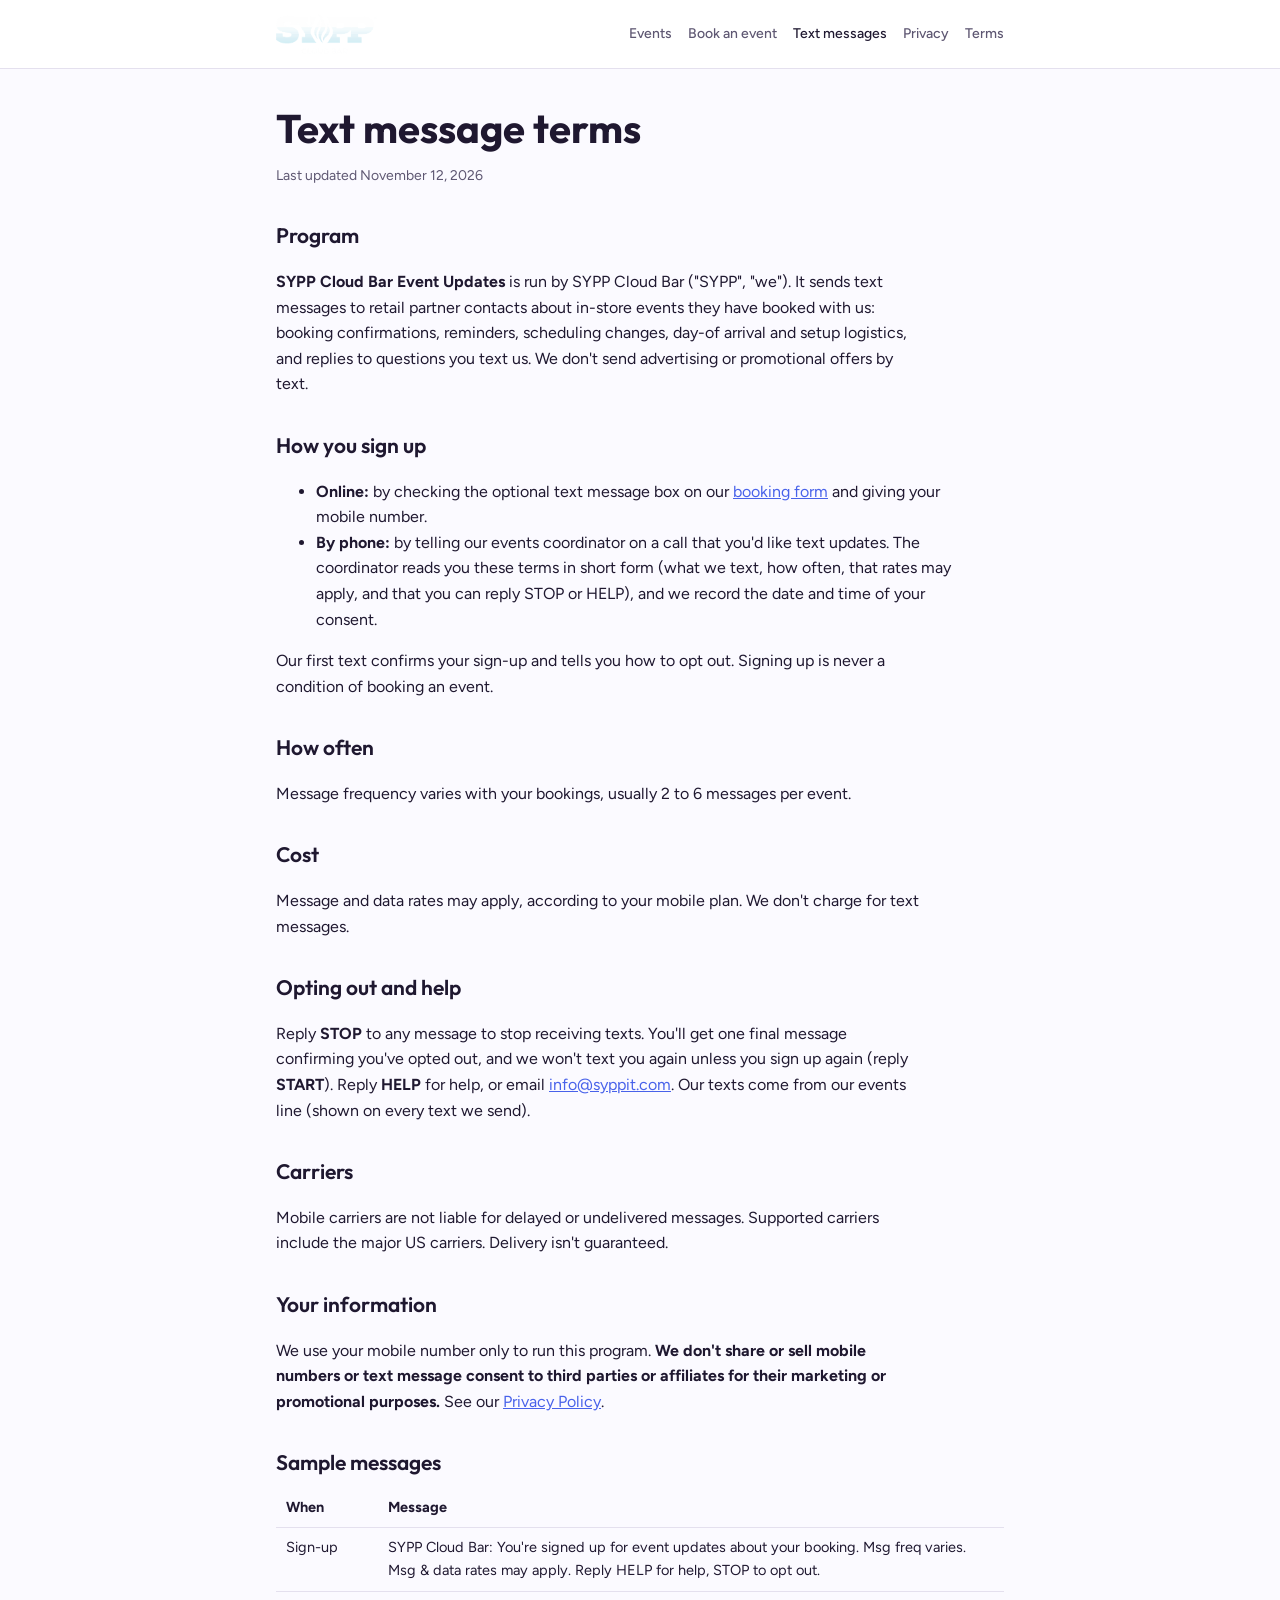
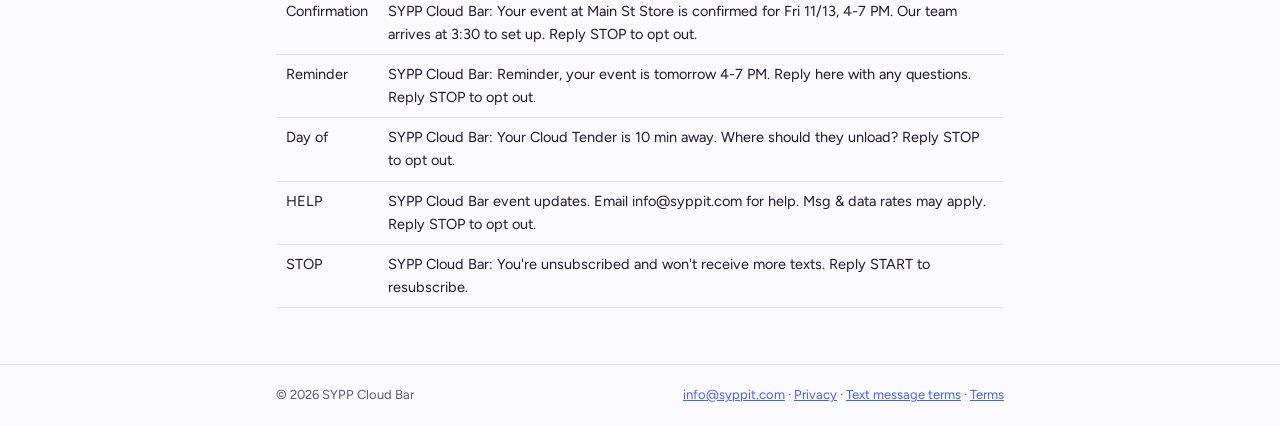
==== sms-terms.html @ 9c2003b8 "events.syppit.com site" ====
<!doctype html>
<html lang="en"><head><meta charset="utf-8"><meta name="viewport" content="width=device-width,initial-scale=1,viewport-fit=cover">
<title>Text Message Terms</title>
<meta name="description" content="SYPP Cloud Bar in-store events for retail partners in New York.">
<link rel="preconnect" href="https://fonts.googleapis.com">
<link rel="stylesheet" href="https://fonts.googleapis.com/css2?family=Outfit:wght@600;700&family=Figtree:wght@400;500;600&display=swap">
<link rel="stylesheet" href="assets/site.css"><link rel="icon" href="assets/sypp-logo.png">
</head><body>
<header class="top"><div class="wrap"><a href="index.html"><img src="assets/sypp-logo.png" alt="SYPP Cloud Bar" width="101" height="40"></a><nav class="links"><a href="index.html">Events</a><a href="book.html">Book an event</a><a href="sms-terms.html" aria-current="page">Text messages</a><a href="privacy.html">Privacy</a><a href="terms.html">Terms</a></nav></div></header>
<main><div class="wrap">
<h1>Text message terms</h1>
<p class="updated">Last updated November 12, 2026</p>

<h2>Program</h2>
<p><strong>SYPP Cloud Bar Event Updates</strong> is run by SYPP Cloud Bar ("SYPP", "we"). It sends text messages to retail partner contacts about in-store events they have booked with us: booking confirmations, reminders, scheduling changes, day-of arrival and setup logistics, and replies to questions you text us. We don't send advertising or promotional offers by text.</p>

<h2>How you sign up</h2>
<ul>
  <li><strong>Online:</strong> by checking the optional text message box on our <a href="book.html">booking form</a> and giving your mobile number.</li>
  <li><strong>By phone:</strong> by telling our events coordinator on a call that you'd like text updates. The coordinator reads you these terms in short form (what we text, how often, that rates may apply, and that you can reply STOP or HELP), and we record the date and time of your consent.</li>
</ul>
<p>Our first text confirms your sign-up and tells you how to opt out. Signing up is never a condition of booking an event.</p>

<h2>How often</h2>
<p>Message frequency varies with your bookings, usually 2 to 6 messages per event.</p>

<h2>Cost</h2>
<p>Message and data rates may apply, according to your mobile plan. We don't charge for text messages.</p>

<h2>Opting out and help</h2>
<p>Reply <strong>STOP</strong> to any message to stop receiving texts. You'll get one final message confirming you've opted out, and we won't text you again unless you sign up again (reply <strong>START</strong>). Reply <strong>HELP</strong> for help, or email <a href="mailto:info@syppit.com">info@syppit.com</a>. Our texts come from our events line (shown on every text we send).</p>

<h2>Carriers</h2>
<p>Mobile carriers are not liable for delayed or undelivered messages. Supported carriers include the major US carriers. Delivery isn't guaranteed.</p>

<h2>Your information</h2>
<p>We use your mobile number only to run this program. <strong>We don't share or sell mobile numbers or text message consent to third parties or affiliates for their marketing or promotional purposes.</strong> See our <a href="privacy.html">Privacy Policy</a>.</p>

<h2>Sample messages</h2>
<div class="tbl"><table>
<tr><th>When</th><th>Message</th></tr>
<tr><td>Sign-up</td><td>SYPP Cloud Bar: You're signed up for event updates about your booking. Msg freq varies. Msg &amp; data rates may apply. Reply HELP for help, STOP to opt out.</td></tr>
<tr><td>Confirmation</td><td>SYPP Cloud Bar: Your event at Main St Store is confirmed for Fri 11/13, 4-7 PM. Our team arrives at 3:30 to set up. Reply STOP to opt out.</td></tr>
<tr><td>Reminder</td><td>SYPP Cloud Bar: Reminder, your event is tomorrow 4-7 PM. Reply here with any questions. Reply STOP to opt out.</td></tr>
<tr><td>Day of</td><td>SYPP Cloud Bar: Your Cloud Tender is 10 min away. Where should they unload? Reply STOP to opt out.</td></tr>
<tr><td>HELP</td><td>SYPP Cloud Bar event updates. Email info@syppit.com for help. Msg &amp; data rates may apply. Reply STOP to opt out.</td></tr>
<tr><td>STOP</td><td>SYPP Cloud Bar: You're unsubscribed and won't receive more texts. Reply START to resubscribe.</td></tr>
</table></div>

</div></main>
<footer><div class="wrap"><span>&copy; 2026 SYPP Cloud Bar</span><span><a href="mailto:info@syppit.com">info@syppit.com</a> · <a href="privacy.html">Privacy</a> · <a href="sms-terms.html">Text message terms</a> · <a href="terms.html">Terms</a></span></div></footer>
</body></html>
---- assets/site.css ----
/* SYPP Cloud Bar events site. Palette pulled from syppit.com: purple, coral, sky. */
:root{
  --bg:#fbfaff; --panel:#ffffff; --ink:#1f1830; --muted:#5e5772; --line:#e4e0ee;
  --purple:#855fa4; --coral:#fb4848; --sky:#c7f5fa; --blue:#4862ea;
  --display:"Outfit",ui-sans-serif,system-ui,sans-serif;
  --body:"Figtree",ui-sans-serif,system-ui,sans-serif;
}
@media (prefers-color-scheme:dark){:root{
  --bg:#15111d; --panel:#1e1829; --ink:#f0ecf8; --muted:#b2aac6; --line:#352c45;
  --purple:#b994d8; --coral:#ff7a7a; --sky:#1d3a3e; --blue:#8b9cff; color-scheme:dark}}
*{box-sizing:border-box}
html{-webkit-text-size-adjust:100%}
body{margin:0;background:var(--bg);color:var(--ink);font-family:var(--body);font-size:16px;line-height:1.6}
a{color:var(--blue)}
a:focus-visible,button:focus-visible,input:focus-visible,select:focus-visible,textarea:focus-visible{outline:2px solid var(--purple);outline-offset:2px}
.wrap{max-width:760px;margin:0 auto;padding-inline:max(16px,env(safe-area-inset-left,0px)) max(16px,env(safe-area-inset-right,0px))}
header.top{border-bottom:1px solid var(--line);background:var(--panel)}
header.top .wrap{display:flex;align-items:center;justify-content:space-between;gap:16px;padding-block:14px;flex-wrap:wrap}
header.top img{height:40px;width:auto;display:block}
@media (prefers-color-scheme:dark){header.top img{background:#fff;border-radius:8px;padding:4px 8px}}
nav.links{display:flex;gap:16px;flex-wrap:wrap;font-size:14px}
nav.links a{color:var(--muted);text-decoration:none;font-weight:500}
nav.links a[aria-current="page"]{color:var(--ink)}
main{padding-block:36px 56px}
h1{font-family:var(--display);font-weight:700;font-size:clamp(28px,5vw,40px);line-height:1.15;margin:0 0 12px;text-wrap:balance}
h2{font-family:var(--display);font-weight:600;font-size:21px;margin:32px 0 8px}
h3{font-family:var(--display);font-weight:600;font-size:17px;margin:22px 0 6px}
p,li{max-width:65ch}
.lede{font-size:18px;color:var(--muted)}
.updated{color:var(--muted);font-size:14px}
.band{background:var(--sky);border-radius:14px;padding:18px 20px;margin:24px 0}
.cta{display:inline-block;background:var(--coral);color:#fff;text-decoration:none;font-weight:600;border-radius:10px;padding:11px 20px;border:0;font:inherit;font-weight:600;cursor:pointer}
.cta:disabled{opacity:.5;cursor:not-allowed}
form.book{display:grid;grid-template-columns:1fr 1fr;gap:14px;margin-top:20px}
form.book label{display:flex;flex-direction:column;gap:4px;font-size:14px;font-weight:600}
form.book .full{grid-column:1/-1}
input,select,textarea{font:inherit;font-weight:400;color:var(--ink);background:var(--panel);border:1px solid var(--line);border-radius:9px;padding:9px 11px;width:100%}
textarea{min-height:90px}
.consent{grid-column:1/-1;display:flex!important;flex-direction:row!important;gap:10px;align-items:flex-start;background:var(--panel);border:1px solid var(--line);border-radius:10px;padding:12px 14px;font-weight:400!important;font-size:13.5px!important;line-height:1.5}
.consent input{width:18px;height:18px;margin-top:2px;flex:none}
.note{font-size:13px;color:var(--muted)}
.msg{grid-column:1/-1;border-radius:10px;padding:12px 14px;background:var(--sky)}
table{border-collapse:collapse;width:100%;font-size:14.5px}
.tbl{overflow-x:auto}
th,td{text-align:left;padding:8px 10px;border-bottom:1px solid var(--line);vertical-align:top}
footer{border-top:1px solid var(--line);padding-block:20px;font-size:13px;color:var(--muted)}
footer .wrap{display:flex;gap:16px;flex-wrap:wrap;justify-content:space-between}
@media (max-width:560px){form.book{grid-template-columns:1fr}}
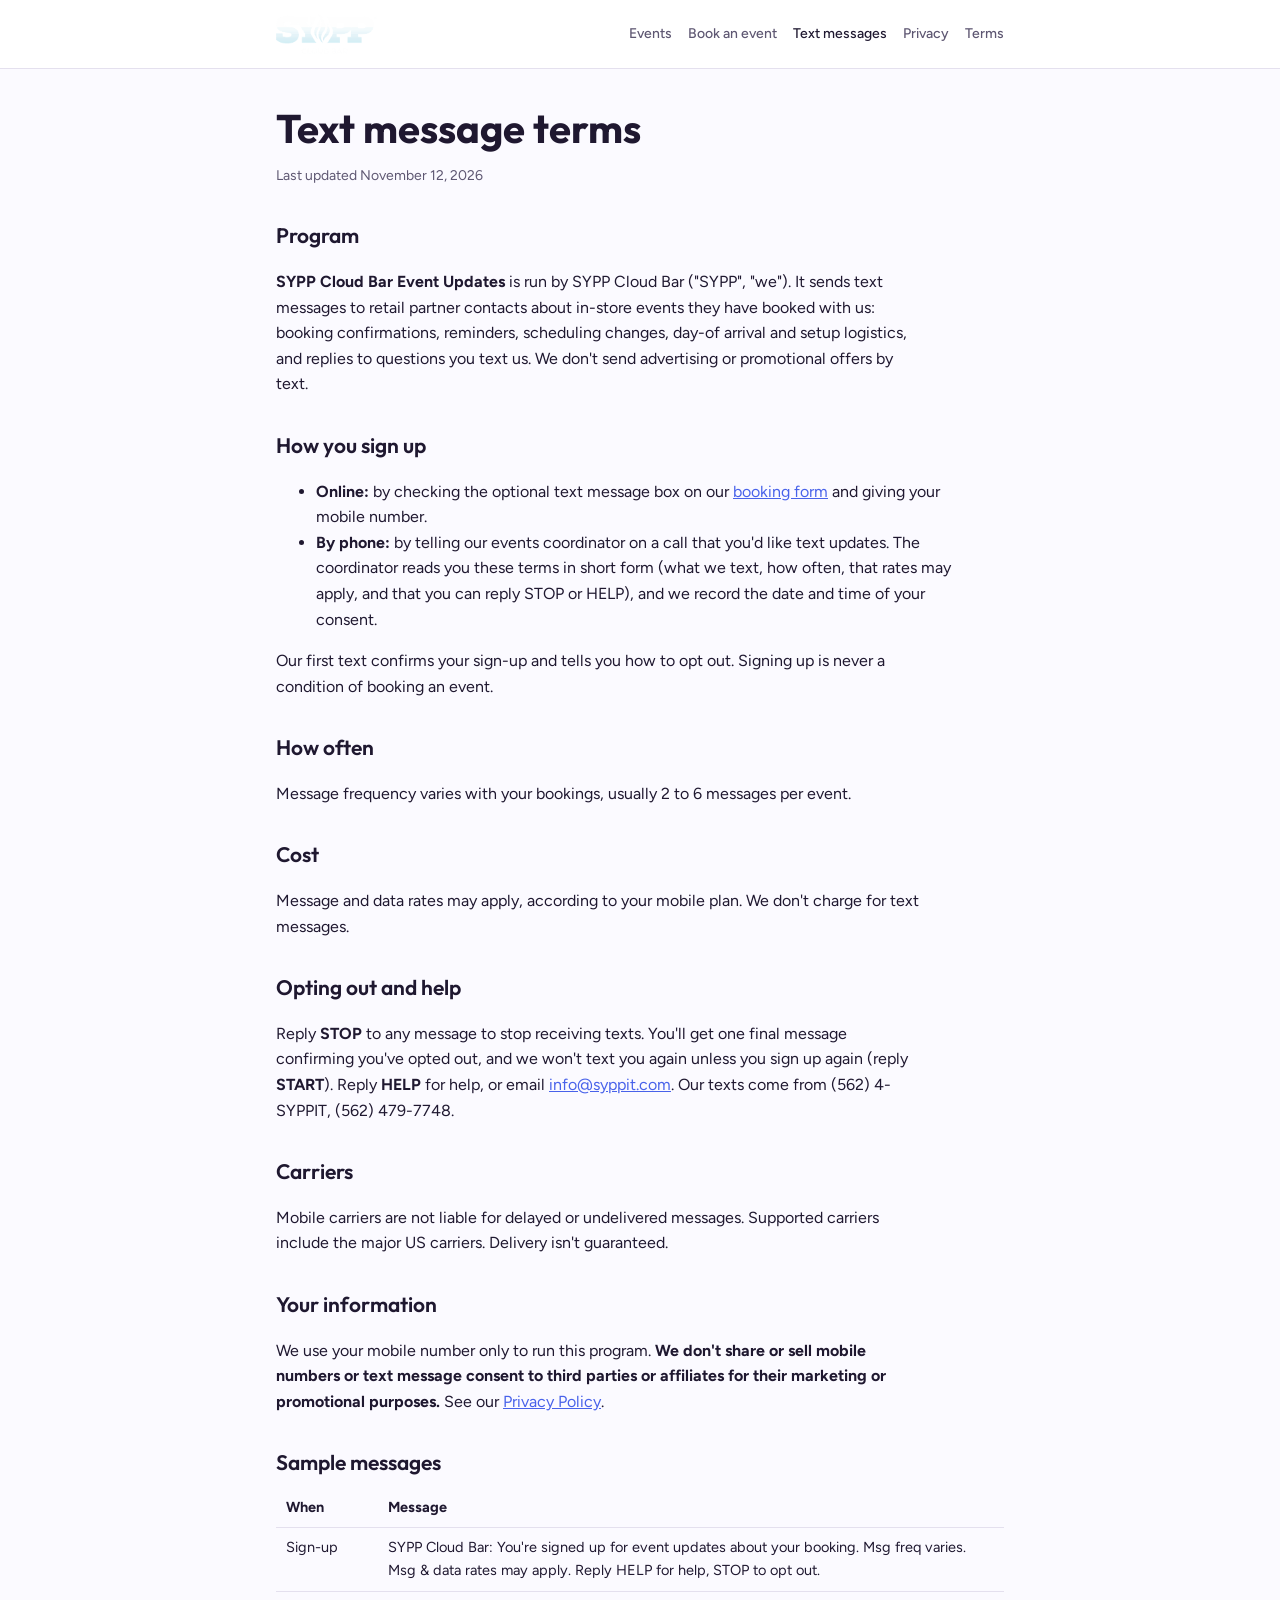
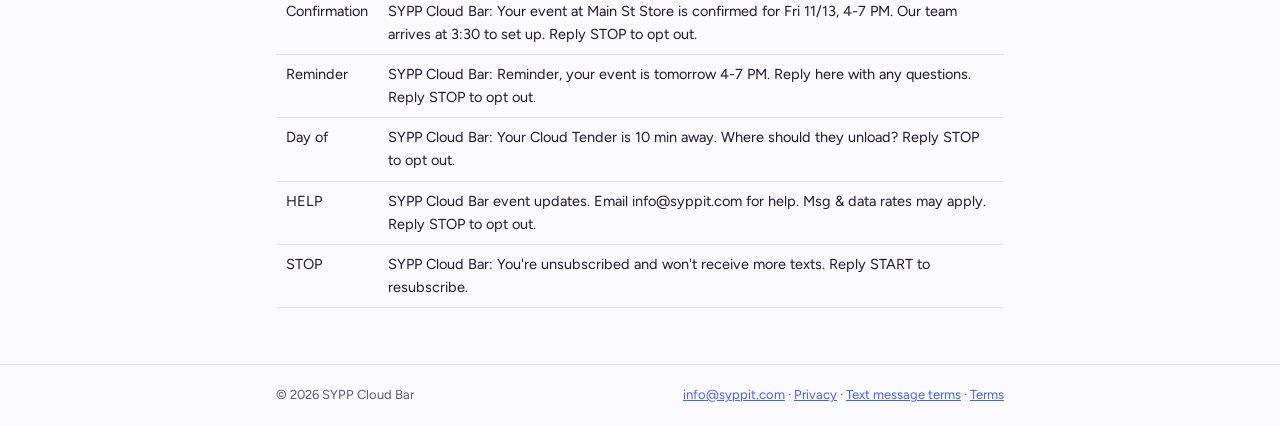
==== commit 990d2255: "Add events line (562) 4-SYPPIT" ====
--- a/sms-terms.html
+++ b/sms-terms.html
@@ -28,7 +28,7 @@
 <p>Message and data rates may apply, according to your mobile plan. We don't charge for text messages.</p>
 
 <h2>Opting out and help</h2>
-<p>Reply <strong>STOP</strong> to any message to stop receiving texts. You'll get one final message confirming you've opted out, and we won't text you again unless you sign up again (reply <strong>START</strong>). Reply <strong>HELP</strong> for help, or email <a href="mailto:info@syppit.com">info@syppit.com</a>. Our texts come from our events line (shown on every text we send).</p>
+<p>Reply <strong>STOP</strong> to any message to stop receiving texts. You'll get one final message confirming you've opted out, and we won't text you again unless you sign up again (reply <strong>START</strong>). Reply <strong>HELP</strong> for help, or email <a href="mailto:info@syppit.com">info@syppit.com</a>. Our texts come from (562) 4-SYPPIT, (562) 479-7748.</p>
 
 <h2>Carriers</h2>
 <p>Mobile carriers are not liable for delayed or undelivered messages. Supported carriers include the major US carriers. Delivery isn't guaranteed.</p>
